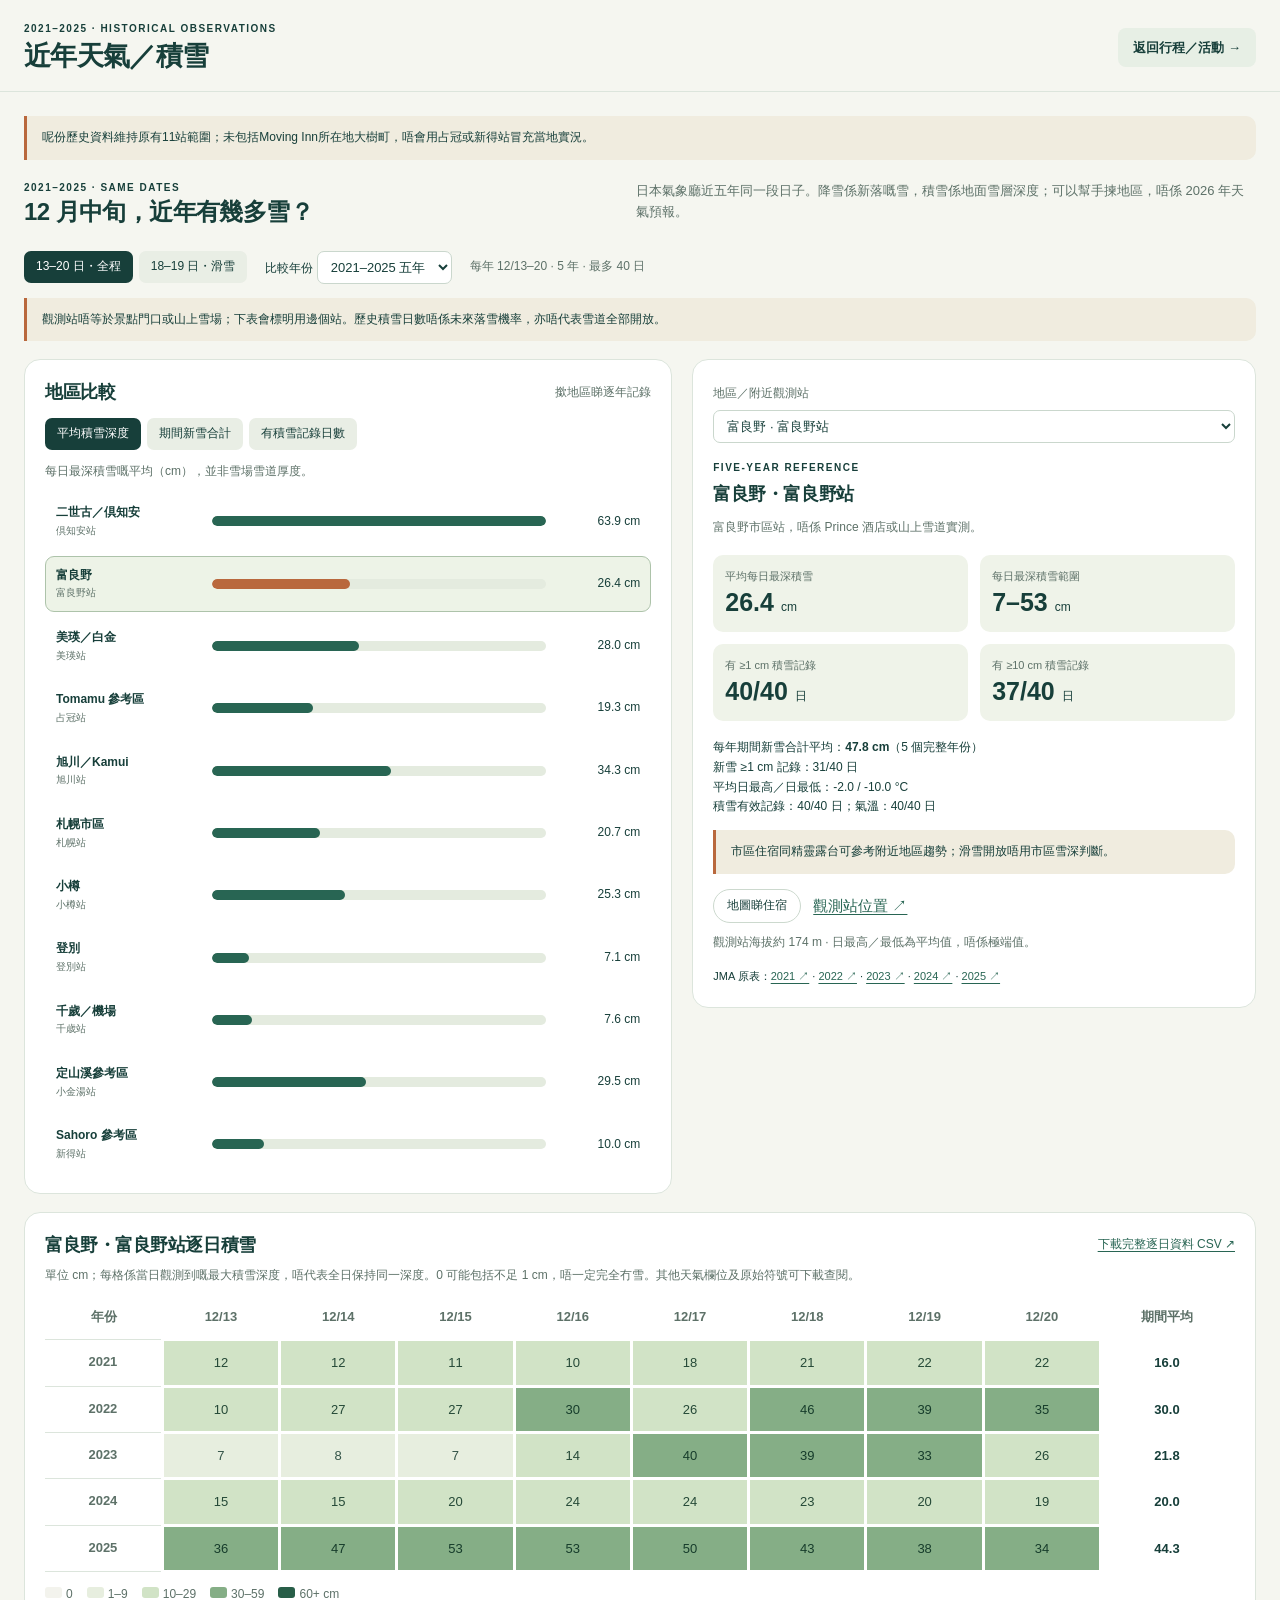
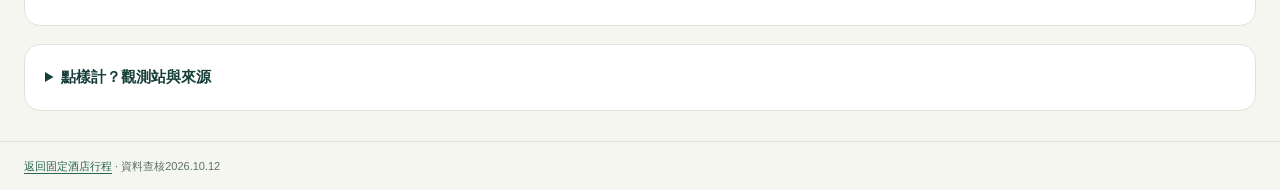
==== climate.html @ d4403113 "Keep Moving Inn and original hotel route; focus on nearby activities, seasonal details and maps" ====
<!doctype html><html lang="zh-Hant-HK"><head><meta charset="utf-8"><meta name="viewport" content="width=device-width,initial-scale=1"><title>近年天氣／積雪｜北海道旅行</title><link rel="stylesheet" href="./assets/style.css?v=snow1"><script defer src="./assets/weather-data.js?v=snow1"></script><script defer src="./assets/weather.js?v=snow1"></script><script defer src="./assets/climate-bridge.js?v=1"></script></head><body><header><div class="wrap"><div class="masthead"><div><div class="eyebrow">2021–2025 · HISTORICAL OBSERVATIONS</div><h1 id="climate-title">近年天氣／積雪</h1></div><a class="btn soft" href="./index.html">返回行程／活動 →</a></div></div></header><main class="wrap"><p class="note" style="margin-bottom:20px">呢份歷史資料維持原有11站範圍；未包括Moving Inn所在地大樹町，唔會用占冠或新得站冒充當地實況。</p><section id="panel-snow" class="tabpanel" role="tabpanel" aria-labelledby="climate-title">
<div class="section-title"><div><div class="eyebrow">2021–2025 · SAME DATES</div><h2>12 月中旬，近年有幾多雪？</h2></div><p>日本氣象廳近五年同一段日子。降雪係新落嘅雪，積雪係地面雪層深度；可以幫手揀地區，唔係 2026 年天氣預報。</p></div>
<div class="weather-controls"><div class="subtabs" aria-label="比較日期"><button data-snow-period="trip" aria-pressed="true">13–20 日・全程</button><button data-snow-period="ski" aria-pressed="false">18–19 日・滑雪</button></div><label>比較年份 <select id="snow-year"><option value="all">2021–2025 五年</option><option value="2025">2025</option><option value="2024">2024</option><option value="2023">2023</option><option value="2022">2022</option><option value="2021">2021</option></select></label><span class="small muted" id="snow-sample"></span></div>
<p class="note" style="margin-bottom:18px">觀測站唔等於景點門口或山上雪場；下表會標明用邊個站。歷史積雪日數唔係未來落雪機率，亦唔代表雪道全部開放。</p>
<div class="weather-layout"><div class="card"><div class="row spread" style="margin-bottom:13px"><h3>地區比較</h3><span class="small muted">撳地區睇逐年記錄</span></div><div class="subtabs weather-metrics" aria-label="比較項目"><button data-snow-metric="depth" aria-pressed="true">平均積雪深度</button><button data-snow-metric="snowfall" aria-pressed="false">期間新雪合計</button><button data-snow-metric="covered" aria-pressed="false">有積雪記錄日數</button></div><p id="snow-chart-caption" class="small muted" style="margin:12px 0"></p><div id="snow-bars" class="snow-bars"></div></div><aside class="card weather-detail"><label for="snow-station" class="small muted">地區／附近觀測站</label><select id="snow-station"></select><div id="snow-detail" aria-live="polite"></div></aside></div>
<div class="card" style="margin-top:18px"><div class="row spread"><h3 id="snow-daily-title">逐日積雪記錄</h3><a href="./assets/snow-history.csv" download="hokkaido-snow-2021-2025.csv" class="small">下載完整逐日資料 CSV ↗</a></div><p class="small muted" style="margin:9px 0">單位 cm；每格係當日觀測到嘅最大積雪深度，唔代表全日保持同一深度。0 可能包括不足 1 cm，唔一定完全冇雪。其他天氣欄位及原始符號可下載查閱。</p><div class="table-scroll" id="snow-daily"></div><div class="snow-key small muted"><span><i class="snow-swatch snow-0"></i>0</span><span><i class="snow-swatch snow-1"></i>1–9</span><span><i class="snow-swatch snow-2"></i>10–29</span><span><i class="snow-swatch snow-3"></i>30–59</span><span><i class="snow-swatch snow-4"></i>60+ cm</span></div></div>
<details class="card weather-method" style="margin-top:18px"><summary>點樣計？觀測站與來源</summary><p>逐年取 12 月 13–20 日（八日），或 18–19 日（兩日）。五年合計最多 40／10 個觀測日。每日最深積雪 ≥1 cm 列作「有積雪記錄」；≥10 cm 另列日數供雪景參考，唔係滑雪開放門檻。</p><p>平均積雪深度係每日最深積雪嘅平均；新雪合計先按每年選定期間加總，再取完整年份平均。氣溫顯示日最高／日最低嘅平均，唔係期間極端值。年份間會有落差，亦唔將歷史比例當成 2026 年預報。</p><p>JMA「--」無現象按 0；空白、未觀測、缺測及附品質符號嘅值排除，唔補成零。有效日數同完整降雪年份會分開列出；小金湯冇氣溫值。CSV 保留原始欄位及每月來源連結。</p><p>資料查核：2026.10.12。本站係自行整理嘅歷史摘要，日後氣象廳更正資料未必同步。底圖上酒店位置並非呢啲觀測站位置。</p><div id="snow-method-sources"></div></details>
</section>
<dialog id="detail"></dialog></main><footer class="footer"><div class="wrap"><a href="./index.html">返回固定酒店行程</a> · 資料查核2026.10.12</div></footer></body></html>
---- assets/style.css ----
:root{--ink:#173f3a;--muted:#5d7168;--paper:#f5f6f0;--white:#fff;--line:#dce5dc;--green:#286553;--pale:#e7efe5;--orange:#b9683d;--gold:#eee2bd;--radius:16px}*{box-sizing:border-box}body{margin:0;color:var(--ink);background:var(--paper);font:15px/1.65 -apple-system,BlinkMacSystemFont,"Noto Sans TC","PingFang HK","Microsoft JhengHei",sans-serif}button,input,select{font:inherit;color:inherit}button,a{touch-action:manipulation}button{cursor:pointer}button:disabled{cursor:default;opacity:.5}a{color:var(--green);text-underline-offset:3px}a:hover{color:var(--orange)}button,input,select,a{outline-offset:4px}h1,h2,h3,p{margin:0}h1,h2,h3{line-height:1.35;letter-spacing:-.025em}h1{font-size:27px}h2{font-size:24px}h3{font-size:18px}p+p{margin-top:10px}.wrap{width:min(1350px,calc(100% - 48px));margin:auto}.muted{color:var(--muted)}.small{font-size:12px}.eyebrow{font-size:10px;font-weight:750;letter-spacing:.15em}.badge{display:inline-block;padding:3px 9px;border-radius:30px;background:var(--pale);color:var(--green);font-size:11px}.badge.orange{background:#f8e8dd;color:#87482d}.tagrow{display:flex;flex-wrap:wrap;gap:6px}.btn{border:0;border-radius:8px;background:var(--ink);color:white;padding:9px 15px;font-size:13px;font-weight:650;text-decoration:none;display:inline-flex;align-items:center;gap:7px}.btn:hover{background:var(--green);color:white}.btn.soft{background:var(--pale);color:var(--ink)}.chip{border:1px solid #ccd9ce;background:white;color:var(--ink);padding:6px 13px;border-radius:25px;font-size:12px;white-space:nowrap}.chip[aria-pressed=true],.chip[aria-selected=true]{background:var(--ink);border-color:var(--ink);color:white}.note{background:#f0ecdf;border-left:3px solid var(--orange);border-radius:0 10px 10px 0;padding:12px 15px;font-size:12px}.row{display:flex;align-items:center;gap:12px;flex-wrap:wrap}.spread{justify-content:space-between}.toolbar{display:flex;align-items:center;justify-content:space-between;gap:14px}.card{border:1px solid var(--line);background:white;border-radius:var(--radius);padding:20px}.section-title{display:flex;justify-content:space-between;gap:25px;align-items:start;margin-bottom:22px}.section-title p{max-width:620px;font-size:13px;color:var(--muted)}
header{border-bottom:1px solid var(--line);background:var(--paper)}.masthead{padding:21px 0 17px;display:flex;justify-content:space-between;gap:20px;align-items:center}.brandline{display:flex;gap:12px;align-items:center}.brand-mark{width:40px;height:40px;border-radius:50%;background:var(--ink);color:var(--gold);display:grid;place-items:center;font-size:25px}.trip-meta{text-align:right;font-size:12px;color:var(--muted)}.trip-meta strong{color:var(--ink);font-size:14px;display:block}.main-tabs{display:flex;gap:28px;overflow:auto;white-space:nowrap}.main-tabs button{border:0;border-bottom:3px solid transparent;padding:12px 0;background:transparent;color:var(--muted);font-size:13px}.main-tabs button[aria-selected=true]{border-color:var(--green);font-weight:750;color:var(--ink)}main{padding:24px 0 30px}.tabpanel[hidden]{display:none!important}.region-tabs{display:flex;gap:7px;overflow:auto;padding-bottom:9px;margin-bottom:15px}.region-tabs button{flex-shrink:0}.region-heading{display:flex;align-items:start;justify-content:space-between;gap:25px;margin-bottom:17px}.region-heading p{font-size:13px;color:var(--muted);max-width:730px;margin-top:5px}.region-count{white-space:nowrap;font-size:12px;padding-top:7px}.map-layout{display:grid;grid-template-columns:minmax(0,1.3fr) minmax(340px,1fr);gap:20px;align-items:start}.map-column{min-width:0}.map-shell{position:relative;border-radius:var(--radius);overflow:hidden;border:1px solid #c9d6c8;background:#e9eee3;height:clamp(430px,65vh,650px)}#map{height:100%;width:100%;z-index:1}.map-placeholder{position:absolute;inset:0;display:grid;place-content:center;text-align:center;padding:25px;z-index:0;color:var(--muted);font-size:13px}.map-legend{display:flex;align-items:center;gap:14px;flex-wrap:wrap;font-size:11px;margin:10px 0}.dot{display:inline-block;width:8px;height:8px;border-radius:50%;margin-right:4px}.dot.stay{background:var(--orange)}.dot.ski{background:var(--green)}.dot.spot{background:#7e789b}.dot.airport{background:#475a69}.map-controls{display:flex;justify-content:space-between;align-items:center;gap:12px;margin:12px 0;font-size:12px}.map-controls label{display:flex;align-items:center;gap:6px}.map-controls input{accent-color:var(--green)}.map-status{font-size:11px;min-height:18px;color:var(--muted)}.sidebar{min-width:0}.list-toolbar{display:flex;justify-content:space-between;gap:8px;margin-bottom:12px}.subtabs{display:flex;gap:6px}.subtabs button{border:0;background:#e9eee5;padding:6px 12px;border-radius:7px;font-size:12px}.subtabs button[aria-pressed=true]{background:var(--ink);color:white}.search{margin-bottom:12px;width:100%;border:1px solid #cad7cd;border-radius:9px;padding:9px 12px;background:white;font-size:13px}.item-list{display:grid;gap:12px}.item-card{border:1px solid var(--line);background:white;padding:16px 17px;border-radius:13px;transition:border-color .15s}.item-card.selected{border:2px solid var(--green);padding:15px 16px;background:#f5f8f1}.item-card .overline{display:flex;justify-content:space-between;gap:10px;font-size:11px;color:var(--muted);margin-bottom:7px}.item-card h3{font-size:17px;margin-bottom:5px}.item-card p{font-size:12px;color:var(--muted);margin:7px 0 11px}.item-actions{display:flex;justify-content:space-between;align-items:center;gap:10px;font-size:12px}.item-actions .chip{padding:5px 10px}.price{font-weight:750;color:var(--ink);font-size:13px}.pagination{display:flex;justify-content:space-between;align-items:center;margin-top:13px;font-size:12px}.pagination .row{gap:6px}.empty{padding:25px;text-align:center;color:var(--muted);font-size:13px}.pin-icon{background:transparent;border:0}.pin{width:30px;height:30px;border:2px solid white;box-shadow:0 2px 6px #183a3933;border-radius:50%;display:flex;align-items:center;justify-content:center;font-size:11px;font-weight:700;color:white;background:var(--orange)}.pin.ski{background:var(--green)}.pin.spot{background:#7e789b}.pin.airport{background:#475a69}.pin.selected{outline:3px solid #e8cb8f}.leaflet-popup-content{font:13px/1.6 -apple-system,BlinkMacSystemFont,"Microsoft JhengHei",sans-serif;color:var(--ink);max-width:245px}.leaflet-popup-content strong{font-size:15px}.leaflet-popup-content a{color:var(--green)}.leaflet-control-attribution{font-size:10px!important}.leaflet-tooltip{font-size:11px!important}.popup-note{font-size:11px;color:var(--muted);margin-top:5px}.popup-btn{background:var(--pale);border:0;padding:5px 9px;border-radius:5px;font-size:12px;margin-top:8px;color:var(--ink)}
.route-selector{display:grid;grid-template-columns:repeat(3,1fr);gap:12px;margin-bottom:20px}.route-choice{border:1px solid var(--line);border-radius:12px;background:white;padding:18px;text-align:left}.route-choice[aria-pressed=true]{border:2px solid var(--green);background:var(--pale);padding:17px}.route-choice strong{display:block;font-size:18px;margin:4px 0 7px}.route-choice span{display:block;font-size:12px;color:var(--muted)}.route-two{display:grid;grid-template-columns:1.5fr 1fr;gap:24px}.day-list{display:grid;gap:0}.day{display:grid;grid-template-columns:60px 1fr;gap:16px;padding:15px 0;border-bottom:1px solid var(--line)}.day:first-child{padding-top:0}.day-date{font-size:20px;font-weight:750;line-height:1.4}.day-date span{display:block;font-size:11px;color:var(--muted);font-weight:400}.day h3{font-size:16px;margin-bottom:5px}.day p{font-size:12px;color:var(--muted)}.day .stay-line{font-size:12px;color:var(--green);margin-top:7px}.route-summary{background:var(--ink);color:white;border-radius:var(--radius);padding:25px;position:sticky;top:20px}.route-summary p,.route-summary li{font-size:13px;color:#ccddcf}.route-summary ul{padding-left:18px}.route-summary h3{font-size:22px;margin:8px 0 14px}.route-summary .badge{background:#355a49;color:#e7eedc}.route-summary .btn{background:var(--gold);color:var(--ink);margin-top:15px}.route-summary .note{background:#24483c;color:#d6e3d5;margin-top:18px;font-size:12px}.route-compare{margin-top:20px;border:1px solid var(--line);background:white;border-radius:12px;padding:17px}.table-scroll{overflow:auto}table{width:100%;border-collapse:collapse;font-size:13px}th,td{text-align:left;padding:10px;border-bottom:1px solid var(--line);vertical-align:top}th{font-size:11px;color:var(--muted);font-weight:650}.budget-grid{display:grid;grid-template-columns:1.25fr 1fr;gap:25px}.budget-controls{margin-bottom:17px;display:flex;gap:12px;align-items:center;flex-wrap:wrap}.budget-controls select,.field input{border:1px solid #c5d3c6;background:white;border-radius:7px;padding:8px 10px;font-size:13px;width:100%}.budget-controls select{width:auto;max-width:100%}.budget-controls label{font-size:13px}.budget-controls input{accent-color:var(--green)}.night-input{width:110px;border:1px solid #c8d5ca;border-radius:6px;padding:6px 8px;background:white;font-size:13px}.fields{display:grid;grid-template-columns:1fr 1fr;gap:14px;margin:20px 0}.field label{display:block;margin-bottom:5px;font-size:12px}.budget-result{padding:26px;background:var(--ink);color:white;border-radius:var(--radius);align-self:start;position:sticky;top:20px}.budget-result .value{font-size:32px;font-weight:750;line-height:1.3;margin:8px 0 0}.budget-result .conversion{font-size:20px;color:#e7d8a8;margin:0 0 20px}.budget-result p{font-size:12px;color:#c5d9c9}.budget-result hr{border:0;border-top:1px solid #4d6958;margin:20px 0}.info-tabs{display:flex;gap:8px;flex-wrap:wrap;margin-bottom:20px}.info-tabs button[aria-selected=true]{background:var(--ink);color:white}.event-grid,.notes-grid{display:grid;grid-template-columns:1fr 1fr;gap:15px}.event h3{font-size:17px;margin:10px 0 7px}.event p{font-size:13px;color:var(--muted);margin:10px 0}.event .date{font-size:12px;color:var(--green)}.notes-grid ul{padding-left:20px;font-size:13px;margin-bottom:0}.sources{padding-left:20px;columns:2;column-gap:35px;font-size:12px}.sources li{margin-bottom:9px;break-inside:avoid;overflow-wrap:anywhere}.footer{border-top:1px solid var(--line);padding:15px 0;font-size:11px;color:var(--muted)}.footer .row{justify-content:space-between}dialog{border:1px solid var(--line);border-radius:18px;max-width:620px;width:calc(100% - 32px);padding:26px;color:var(--ink);max-height:85vh;overflow:auto}dialog::backdrop{background:#15382e88}.dialog-top{display:flex;justify-content:space-between;align-items:start;gap:18px;margin-bottom:15px}.dialog-close{border:0;border-radius:50%;background:var(--pale);width:31px;height:31px;flex-shrink:0;font-size:20px}.dialog-body p{font-size:14px;margin:12px 0}.dialog-body ul{font-size:13px;padding-left:19px}.dialog-price{background:var(--pale);border-radius:10px;padding:14px;margin:16px 0}.dialog-links{display:flex;gap:14px;flex-wrap:wrap;font-size:13px}.dialog-source{font-size:11px!important;color:var(--muted);margin-top:20px!important}[hidden]{display:none!important}
@media(max-width:950px){.wrap{width:calc(100% - 32px)}.map-layout{grid-template-columns:1.1fr 1fr;gap:15px}.map-shell{height:540px}.map-legend{gap:10px}.route-selector{gap:8px}.route-choice{padding:14px}.route-choice[aria-pressed=true]{padding:13px}.route-choice strong{font-size:16px}.trip-meta{max-width:220px}.budget-grid{grid-template-columns:1.2fr 1fr}}
@media(max-width:700px){h1{font-size:22px}.masthead{padding:16px 0 12px;align-items:start;gap:12px}.brand-mark{width:32px;height:32px;font-size:20px}.brandline{gap:8px}.trip-meta{font-size:10px;max-width:128px}.trip-meta strong{font-size:11px}.main-tabs{gap:23px}.main-tabs button{font-size:12px;padding:10px 0}main{padding-top:18px}.region-tabs{margin-bottom:11px}.region-heading{gap:10px}.region-heading h2{font-size:21px}.region-heading p{font-size:12px}.region-count{font-size:10px}.map-layout,.route-two,.budget-grid{grid-template-columns:1fr}.map-shell{height:320px}.map-controls{margin:9px 0}.map-legend{margin-bottom:4px}.map-status{font-size:10px}.item-list{gap:9px}.item-card{padding:14px}.item-card.selected{padding:13px}.item-card h3{font-size:16px}.item-card p{margin:6px 0 9px}.sidebar{margin-top:3px}.search{padding:8px 10px}.section-title{display:block}.section-title p{margin-top:9px}.route-selector{grid-template-columns:1fr}.route-choice{padding:13px 16px}.route-choice[aria-pressed=true]{padding:12px 15px}.route-choice strong{font-size:17px;display:inline-block;margin:0 12px 0 0}.route-choice span{display:inline}.route-summary{position:static;order:-1}.route-summary h3{font-size:20px}.day{grid-template-columns:54px 1fr;gap:12px}.budget-result{position:static}.night-input{width:95px}.fields{gap:12px}.sources{columns:1}.event-grid,.notes-grid{grid-template-columns:1fr}.footer .row{align-items:start}.footer .row>span:first-child{max-width:70%}.route-summary ul{margin:10px 0}.note{font-size:11px}.eyebrow{font-size:9px}}
@media(prefers-reduced-motion:reduce){*{scroll-behavior:auto!important;transition:none!important}}
@media print{header,.footer,.region-tabs,.search,.map-controls,.map-legend,.pagination,.item-actions,.route-selector,.budget-controls,.fields,.btn,.info-tabs{display:none!important}main{padding:0}.wrap{width:100%}.tabpanel{display:block!important;break-after:page}.tabpanel[hidden]{display:none!important}.map-layout{grid-template-columns:1fr 1fr}.map-shell{height:350px}.route-two,.budget-grid{grid-template-columns:1.4fr 1fr}.route-summary,.budget-result{position:static;background:#e8eee3;color:var(--ink)}.route-summary p,.route-summary li,.budget-result p{color:var(--ink)}.day,.item-card,.card{break-inside:avoid}.budget-result .conversion{color:var(--ink)}.night-input{border:0;background:transparent}}

.map-controls{flex-wrap:wrap}.map-controls select{max-width:100%;border:1px solid #cad7cd;border-radius:7px;padding:5px 8px;background:white;font-size:12px}.item-actions>.row{flex-wrap:nowrap}.leaflet-container a:focus-visible{outline:2px solid var(--orange)}

/* Same-date historical weather reference */
.region-weather{display:flex;justify-content:space-between;align-items:center;gap:14px;margin-bottom:16px;background:#e7eee2;border-radius:10px;padding:11px 14px;font-size:12px}.region-weather .chip{flex-shrink:0}.weather-controls{display:flex;align-items:center;gap:18px;flex-wrap:wrap;margin-bottom:14px}.weather-controls label{font-size:12px}.weather-controls select,.weather-detail>select{border:1px solid #cad7cd;background:white;border-radius:7px;padding:7px 9px;font-size:13px}.weather-detail>select{width:100%;margin-top:5px}.weather-layout{display:grid;grid-template-columns:1.15fr 1fr;gap:20px;align-items:start}.weather-metrics{flex-wrap:wrap}.snow-bars{display:grid;gap:6px}.snow-bar{width:100%;display:grid;grid-template-columns:145px 1fr 83px;align-items:center;gap:11px;text-align:left;padding:9px 10px;border:1px solid transparent;border-radius:9px;background:transparent}.snow-bar.selected{background:#edf3e7;border-color:#adc3aa}.snow-bar:hover{background:#f3f6ee}.snow-bar-name{font-size:12px;font-weight:650}.snow-bar-name small{display:block;font-size:10px;font-weight:400;color:var(--muted)}.snow-bar-track{height:10px;border-radius:5px;overflow:hidden;background:#e4ebdf}.snow-bar-track i{display:block;height:100%;background:var(--green);border-radius:5px}.snow-bar.selected .snow-bar-track i{background:var(--orange)}.snow-bar-value{font-size:12px;text-align:right;font-variant-numeric:tabular-nums}.snow-stat-grid{display:grid;grid-template-columns:1fr 1fr;gap:12px;margin:17px 0}.snow-stat-grid>div{border-radius:10px;background:#eff3e9;padding:12px}.snow-stat-grid span{display:block;font-size:11px;color:var(--muted)}.snow-stat-grid strong{display:block;font-size:25px;line-height:1.4}.snow-stat-grid small{font-size:12px;font-weight:400}.snow-source-links{font-size:11px;line-height:2;margin-top:12px}.snow-daily-table th,.snow-daily-table td{text-align:center;padding:11px 8px;min-width:60px;font-size:13px}.snow-daily-table td{border:3px solid white;font-variant-numeric:tabular-nums}.snow-0{background:#f3f3ed;color:#66736c}.snow-1{background:#e7eedf;color:#345448}.snow-2{background:#d1e3c6;color:#254937}.snow-3{background:#85ae86;color:#163c2b}.snow-4{background:#285e48;color:white}.snow-missing{background:#f3e7dd;color:#875834}.snow-key{display:flex;gap:14px;flex-wrap:wrap;margin-top:12px}.snow-swatch{display:inline-block;height:11px;width:17px;border-radius:3px;margin-right:4px}.weather-method p{font-size:13px;color:var(--muted);margin-top:12px}.weather-method summary{font-weight:650;cursor:pointer}.snow-method-list{font-size:12px;padding-left:19px;columns:2;column-gap:30px}.snow-method-list li{break-inside:avoid;margin-top:14px}.weather-adjunct{background:#eef3e8;padding:15px;border-radius:11px;margin:16px 0}.weather-adjunct strong{font-size:13px}.weather-adjunct p{font-size:12px;margin:7px 0 10px}.weather-adjunct .chip{font-size:12px}
@media(max-width:950px){.snow-bar{grid-template-columns:120px 1fr 72px;gap:7px;padding:8px 5px}.weather-layout{gap:15px}.snow-stat-grid strong{font-size:22px}}
@media(max-width:700px){.region-weather{display:block;font-size:11px}.region-weather .chip{margin-top:8px}.weather-layout{grid-template-columns:1fr}.weather-controls{gap:10px}.weather-controls .subtabs{width:100%}.weather-metrics button{padding:6px 9px;font-size:11px}.snow-bar{grid-template-columns:118px 1fr 72px}.snow-method-list{columns:1}.snow-stat-grid strong{font-size:25px}.snow-daily-table th,.snow-daily-table td{padding:9px 5px;min-width:50px;font-size:12px}}
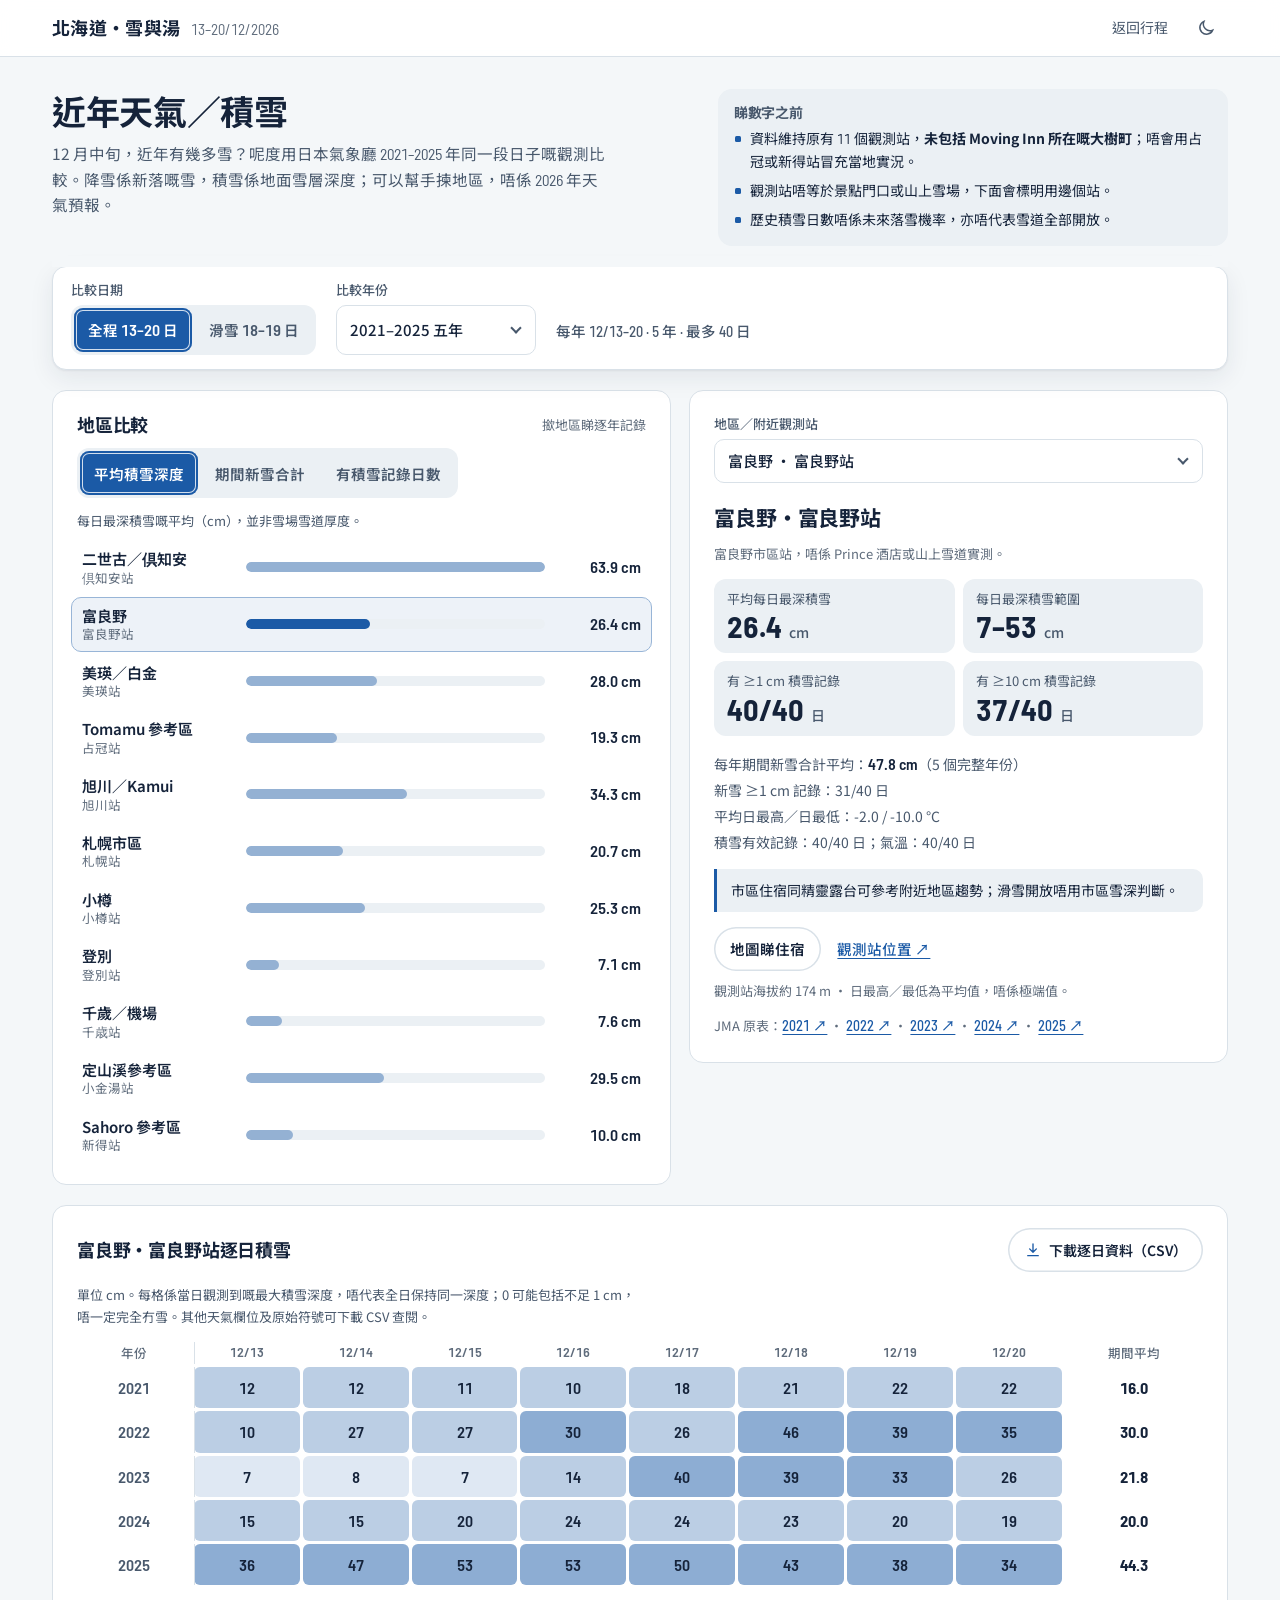
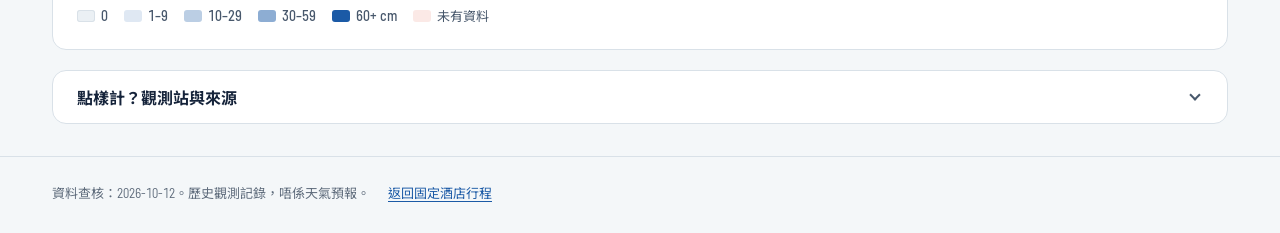
==== commit eb6dcf58: "Rebuild the site: phone at-a-glance views, desktop dashboard, Google Maps buttons - New design syste" ====
--- a/climate.html
+++ b/climate.html
@@ -1,9 +1,156 @@
-<!doctype html><html lang="zh-Hant-HK"><head><meta charset="utf-8"><meta name="viewport" content="width=device-width,initial-scale=1"><title>近年天氣／積雪｜北海道旅行</title><link rel="stylesheet" href="./assets/style.css?v=snow1"><script defer src="./assets/weather-data.js?v=snow1"></script><script defer src="./assets/weather.js?v=snow1"></script><script defer src="./assets/climate-bridge.js?v=1"></script></head><body><header><div class="wrap"><div class="masthead"><div><div class="eyebrow">2021–2025 · HISTORICAL OBSERVATIONS</div><h1 id="climate-title">近年天氣／積雪</h1></div><a class="btn soft" href="./index.html">返回行程／活動 →</a></div></div></header><main class="wrap"><p class="note" style="margin-bottom:20px">呢份歷史資料維持原有11站範圍；未包括Moving Inn所在地大樹町，唔會用占冠或新得站冒充當地實況。</p><section id="panel-snow" class="tabpanel" role="tabpanel" aria-labelledby="climate-title">
-<div class="section-title"><div><div class="eyebrow">2021–2025 · SAME DATES</div><h2>12 月中旬，近年有幾多雪？</h2></div><p>日本氣象廳近五年同一段日子。降雪係新落嘅雪，積雪係地面雪層深度；可以幫手揀地區，唔係 2026 年天氣預報。</p></div>
-<div class="weather-controls"><div class="subtabs" aria-label="比較日期"><button data-snow-period="trip" aria-pressed="true">13–20 日・全程</button><button data-snow-period="ski" aria-pressed="false">18–19 日・滑雪</button></div><label>比較年份 <select id="snow-year"><option value="all">2021–2025 五年</option><option value="2025">2025</option><option value="2024">2024</option><option value="2023">2023</option><option value="2022">2022</option><option value="2021">2021</option></select></label><span class="small muted" id="snow-sample"></span></div>
-<p class="note" style="margin-bottom:18px">觀測站唔等於景點門口或山上雪場；下表會標明用邊個站。歷史積雪日數唔係未來落雪機率，亦唔代表雪道全部開放。</p>
-<div class="weather-layout"><div class="card"><div class="row spread" style="margin-bottom:13px"><h3>地區比較</h3><span class="small muted">撳地區睇逐年記錄</span></div><div class="subtabs weather-metrics" aria-label="比較項目"><button data-snow-metric="depth" aria-pressed="true">平均積雪深度</button><button data-snow-metric="snowfall" aria-pressed="false">期間新雪合計</button><button data-snow-metric="covered" aria-pressed="false">有積雪記錄日數</button></div><p id="snow-chart-caption" class="small muted" style="margin:12px 0"></p><div id="snow-bars" class="snow-bars"></div></div><aside class="card weather-detail"><label for="snow-station" class="small muted">地區／附近觀測站</label><select id="snow-station"></select><div id="snow-detail" aria-live="polite"></div></aside></div>
-<div class="card" style="margin-top:18px"><div class="row spread"><h3 id="snow-daily-title">逐日積雪記錄</h3><a href="./assets/snow-history.csv" download="hokkaido-snow-2021-2025.csv" class="small">下載完整逐日資料 CSV ↗</a></div><p class="small muted" style="margin:9px 0">單位 cm；每格係當日觀測到嘅最大積雪深度，唔代表全日保持同一深度。0 可能包括不足 1 cm，唔一定完全冇雪。其他天氣欄位及原始符號可下載查閱。</p><div class="table-scroll" id="snow-daily"></div><div class="snow-key small muted"><span><i class="snow-swatch snow-0"></i>0</span><span><i class="snow-swatch snow-1"></i>1–9</span><span><i class="snow-swatch snow-2"></i>10–29</span><span><i class="snow-swatch snow-3"></i>30–59</span><span><i class="snow-swatch snow-4"></i>60+ cm</span></div></div>
-<details class="card weather-method" style="margin-top:18px"><summary>點樣計？觀測站與來源</summary><p>逐年取 12 月 13–20 日（八日），或 18–19 日（兩日）。五年合計最多 40／10 個觀測日。每日最深積雪 ≥1 cm 列作「有積雪記錄」；≥10 cm 另列日數供雪景參考，唔係滑雪開放門檻。</p><p>平均積雪深度係每日最深積雪嘅平均；新雪合計先按每年選定期間加總，再取完整年份平均。氣溫顯示日最高／日最低嘅平均，唔係期間極端值。年份間會有落差，亦唔將歷史比例當成 2026 年預報。</p><p>JMA「--」無現象按 0；空白、未觀測、缺測及附品質符號嘅值排除，唔補成零。有效日數同完整降雪年份會分開列出；小金湯冇氣溫值。CSV 保留原始欄位及每月來源連結。</p><p>資料查核：2026.10.12。本站係自行整理嘅歷史摘要，日後氣象廳更正資料未必同步。底圖上酒店位置並非呢啲觀測站位置。</p><div id="snow-method-sources"></div></details>
-</section>
-<dialog id="detail"></dialog></main><footer class="footer"><div class="wrap"><a href="./index.html">返回固定酒店行程</a> · 資料查核2026.10.12</div></footer></body></html>+<!doctype html>
+<html lang="zh-Hant-HK">
+<head>
+<meta charset="utf-8">
+<meta name="viewport" content="width=device-width,initial-scale=1,viewport-fit=cover">
+<meta name="theme-color" content="#1b5aa6">
+<title>近年天氣／積雪｜北海道・雪與湯</title>
+<meta name="description" content="日本氣象廳 2021–2025 年 12 月 13–20 日 11 個北海道觀測站嘅積雪、降雪及氣溫記錄，用嚟比較地區，唔係天氣預報。">
+<link rel="icon" href="data:,">
+<script>
+  try { var t = localStorage.getItem('d3jp26.theme'); if (t === 'light' || t === 'dark') document.documentElement.dataset.theme = t; } catch (e) {}
+</script>
+<link rel="preconnect" href="https://fonts.googleapis.com">
+<link rel="preconnect" href="https://fonts.gstatic.com" crossorigin>
+<link rel="stylesheet" href="https://fonts.googleapis.com/css2?family=Barlow+Semi+Condensed:wght@500;600;700&family=Noto+Sans+TC:wght@400;500;700&display=swap">
+<link rel="stylesheet" href="./assets/theme.css?v=4">
+<link rel="stylesheet" href="./assets/style.css?v=snow2">
+<script defer src="./assets/weather-data.js?v=snow1"></script>
+<script defer src="./assets/weather.js?v=snow1"></script>
+<script defer src="./assets/climate-bridge.js?v=1"></script>
+</head>
+<body>
+<a class="skip-link" href="#main">跳到內容</a>
+<header class="topbar">
+  <div class="topbar-inner">
+    <a class="brand" href="./index.html#/today"><strong>北海道・雪與湯</strong><span>13–20/12/2026</span></a>
+    <div class="topbar-tools">
+      <a class="text-link" href="./index.html#/days">返回行程</a>
+      <button class="icon-btn" id="theme-toggle" type="button" aria-label="切換深淺色">
+        <svg viewBox="0 0 24 24" fill="none" stroke="currentColor" stroke-width="1.8" stroke-linecap="round" aria-hidden="true"><path d="M20 14.5A8 8 0 0 1 9.5 4a8 8 0 1 0 10.5 10.5Z"/></svg>
+      </button>
+    </div>
+  </div>
+</header>
+
+<main id="main" class="page" tabindex="-1">
+  <div class="intro">
+    <div class="page-head">
+      <h1 id="climate-title">近年天氣／積雪</h1>
+      <p class="lede">12 月中旬，近年有幾多雪？呢度用日本氣象廳 <span class="num">2021–2025</span> 年同一段日子嘅觀測比較。降雪係新落嘅雪，積雪係地面雪層深度；可以幫手揀地區，唔係 <span class="num">2026</span> 年天氣預報。</p>
+    </div>
+    <aside class="notice" aria-labelledby="notice-title">
+      <h2 id="notice-title">睇數字之前</h2>
+      <ul>
+        <li>資料維持原有 <span class="num">11</span> 個觀測站，<strong>未包括 Moving Inn 所在嘅大樹町</strong>；唔會用占冠或新得站冒充當地實況。</li>
+        <li>觀測站唔等於景點門口或山上雪場，下面會標明用邊個站。</li>
+        <li>歷史積雪日數唔係未來落雪機率，亦唔代表雪道全部開放。</li>
+      </ul>
+    </aside>
+  </div>
+
+  <section id="panel-snow" class="tabpanel" aria-labelledby="climate-title">
+    <div class="weather-controls">
+      <div class="control">
+        <span class="control-label" id="period-label">比較日期</span>
+        <div class="seg" role="group" aria-labelledby="period-label">
+          <button type="button" data-snow-period="trip" aria-pressed="true">全程 <span class="num">13–20</span> 日</button>
+          <button type="button" data-snow-period="ski" aria-pressed="false">滑雪 <span class="num">18–19</span> 日</button>
+        </div>
+      </div>
+      <label class="control">
+        <span class="control-label">比較年份</span>
+        <span class="select">
+          <select id="snow-year">
+            <option value="all">2021–2025 五年</option>
+            <option value="2025">2025</option>
+            <option value="2024">2024</option>
+            <option value="2023">2023</option>
+            <option value="2022">2022</option>
+            <option value="2021">2021</option>
+          </select>
+        </span>
+      </label>
+      <p class="sample" id="snow-sample"></p>
+    </div>
+
+    <div class="weather-layout">
+      <section class="card compare" aria-labelledby="compare-title">
+        <div class="card-head">
+          <h2 id="compare-title">地區比較</h2>
+          <p class="hint">撳地區睇逐年記錄</p>
+        </div>
+        <div class="seg seg-metric" role="group" aria-label="比較項目">
+          <button type="button" data-snow-metric="depth" aria-pressed="true" aria-label="平均積雪深度">平均積雪<span class="opt">深度</span></button>
+          <button type="button" data-snow-metric="snowfall" aria-pressed="false" aria-label="期間新雪合計"><span class="opt">期間</span>新雪合計</button>
+          <button type="button" data-snow-metric="covered" aria-pressed="false" aria-label="有積雪記錄日數">有積雪<span class="opt">記錄</span>日數</button>
+        </div>
+        <p id="snow-chart-caption" class="caption"></p>
+        <div id="snow-bars" class="snow-bars"></div>
+      </section>
+
+      <aside class="card weather-detail" aria-label="所選地區">
+        <label for="snow-station" class="control-label">地區／附近觀測站</label>
+        <span class="select"><select id="snow-station"></select></span>
+        <div id="snow-detail" aria-live="polite"></div>
+      </aside>
+    </div>
+
+    <section class="card daily" aria-labelledby="snow-daily-title">
+      <div class="card-head">
+        <h2 id="snow-daily-title">逐日積雪記錄</h2>
+        <a class="btn-ghost" href="./assets/snow-history.csv" download="hokkaido-snow-2021-2025.csv">
+          <svg viewBox="0 0 24 24" fill="none" stroke="currentColor" stroke-width="1.8" stroke-linecap="round" stroke-linejoin="round" aria-hidden="true"><path d="M12 4v11M7.5 10.5 12 15l4.5-4.5M5 19.5h14"/></svg>下載逐日資料（CSV）
+        </a>
+      </div>
+      <p class="card-note">單位 cm。每格係當日觀測到嘅最大積雪深度，唔代表全日保持同一深度；0 可能包括不足 1 cm，唔一定完全冇雪。其他天氣欄位及原始符號可下載 CSV 查閱。</p>
+      <div class="table-scroll" id="snow-daily" tabindex="0" role="region" aria-label="逐日積雪表，可左右捲動"></div>
+      <div class="snow-key" aria-label="顏色代表嘅積雪深度（cm）">
+        <span><i class="snow-swatch snow-0"></i><span class="num">0</span></span>
+        <span><i class="snow-swatch snow-1"></i><span class="num">1–9</span></span>
+        <span><i class="snow-swatch snow-2"></i><span class="num">10–29</span></span>
+        <span><i class="snow-swatch snow-3"></i><span class="num">30–59</span></span>
+        <span><i class="snow-swatch snow-4"></i><span class="num">60+ cm</span></span>
+        <span><i class="snow-swatch snow-missing"></i>未有資料</span>
+      </div>
+    </section>
+
+    <details class="card weather-method">
+      <summary>點樣計？觀測站與來源</summary>
+      <div class="method-body">
+        <p>逐年取 12 月 13–20 日（八日），或 18–19 日（兩日）。五年合計最多 40／10 個觀測日。每日最深積雪 ≥1 cm 列作「有積雪記錄」；≥10 cm 另列日數供雪景參考，唔係滑雪開放門檻。</p>
+        <p>平均積雪深度係每日最深積雪嘅平均；新雪合計先按每年選定期間加總，再取完整年份平均。氣溫顯示日最高／日最低嘅平均，唔係期間極端值。年份間會有落差，亦唔將歷史比例當成 2026 年預報。</p>
+        <p>JMA「--」無現象按 0；空白、未觀測、缺測及附品質符號嘅值排除，唔補成零。有效日數同完整降雪年份會分開列出；小金湯冇氣溫值。CSV 保留原始欄位及每月來源連結。</p>
+        <p>資料查核：2026-10-12。本站係自行整理嘅歷史摘要，日後氣象廳更正資料未必同步。主頁地圖上嘅酒店位置並非呢啲觀測站位置。</p>
+        <div id="snow-method-sources"></div>
+      </div>
+    </details>
+  </section>
+
+  <dialog id="detail"></dialog>
+</main>
+
+<footer class="site-foot">
+  <div class="site-foot-inner">
+    <span>資料查核：<span class="num">2026-10-12</span>。歷史觀測記錄，唔係天氣預報。</span>
+    <a href="./index.html#/today">返回固定酒店行程</a>
+  </div>
+</footer>
+
+<script>
+  (function () {
+    var root = document.documentElement, btn = document.getElementById('theme-toggle');
+    function current() {
+      var t = root.dataset.theme;
+      if (t === 'light' || t === 'dark') return t;
+      return window.matchMedia && window.matchMedia('(prefers-color-scheme: dark)').matches ? 'dark' : 'light';
+    }
+    btn.addEventListener('click', function () {
+      var next = current() === 'dark' ? 'light' : 'dark';
+      root.dataset.theme = next;
+      try { localStorage.setItem('d3jp26.theme', next); } catch (e) {}
+    });
+  })();
+</script>
+</body>
+</html>
--- a/assets/theme.css
+++ b/assets/theme.css
@@ -0,0 +1,111 @@
+/* Design tokens: snow-white base, road-sign blue (青看板), hanko vermilion for "想去" stamps. */
+:root {
+  color-scheme: light;
+  --snow: #f4f7f9;
+  --paper: #ffffff;
+  --frost: #ebf0f4;
+  --ice: #d9e1e8;
+  --ink: #15233a;
+  --ink-2: #48586c;
+  --ink-3: #5f6c7c;
+
+  --sign: #1b5aa6;
+  --sign-deep: #154a8a;
+  --sign-ink: #ffffff;
+  --on-fill: #ffffff;
+  --link: #1b5aa6;
+  --stamp: #c4352b;
+  --stamp-soft: #fbe9e6;
+
+  --cat-sight: #1b5aa6;
+  --cat-event: #8d6100;
+  --cat-activity: #276b53;
+  --cat-onsen: #874a80;
+  --cat-food: #ad4a1c;
+  --cat-stop: #56636f;
+  --cat-stay: #15233a;
+
+  --ok: #276b53;
+  --ok-soft: #e3f1ea;
+  --warn: #8d6100;
+  --warn-soft: #f8efd9;
+  --off: #b9c3cd;
+
+  --font-text: "Noto Sans TC", "PingFang HK", "Microsoft JhengHei", system-ui, sans-serif;
+  --font-num: "Barlow Semi Condensed", "Noto Sans TC", "PingFang HK", system-ui, sans-serif;
+
+  --r-sign: 6px;
+  --r-card: 14px;
+  --r-sheet: 22px;
+  --shadow-lift: 0 1px 2px rgba(21, 35, 58, 0.06), 0 8px 24px rgba(21, 35, 58, 0.08);
+  --shadow-sheet: 0 -8px 40px rgba(21, 35, 58, 0.18);
+
+  --gutter: 16px;
+  --topbar-h: 56px;
+  --tabbar-h: 64px;
+  --safe-b: env(safe-area-inset-bottom, 0px);
+}
+
+@media (prefers-color-scheme: dark) {
+  :root:not([data-theme="light"]) {
+    color-scheme: dark;
+    --snow: #0c1420;
+    --paper: #131e2e;
+    --frost: #1a2738;
+    --ice: #263649;
+    --ink: #e7edf3;
+    --ink-2: #aab6c4;
+    --ink-3: #8794a5;
+    --sign: #2463b3;
+    --sign-deep: #1b4f90;
+    --link: #79aef0;
+    --on-fill: #0c1420;
+    --stamp: #f0675a;
+    --stamp-soft: #3a1f21;
+    --cat-sight: #79aef0;
+    --cat-event: #e2b44f;
+    --cat-activity: #6cc4a0;
+    --cat-onsen: #d59bd0;
+    --cat-food: #f0915f;
+    --cat-stop: #a9b5c1;
+    --cat-stay: #e7edf3;
+    --ok: #6cc4a0;
+    --ok-soft: #173229;
+    --warn: #e2b44f;
+    --warn-soft: #33290f;
+    --off: #3a4a5e;
+    --shadow-lift: 0 1px 2px rgba(0, 0, 0, 0.3), 0 8px 24px rgba(0, 0, 0, 0.3);
+    --shadow-sheet: 0 -8px 40px rgba(0, 0, 0, 0.5);
+  }
+}
+
+:root[data-theme="dark"] {
+  color-scheme: dark;
+  --snow: #0c1420;
+  --paper: #131e2e;
+  --frost: #1a2738;
+  --ice: #263649;
+  --ink: #e7edf3;
+  --ink-2: #aab6c4;
+  --ink-3: #8794a5;
+  --sign: #2463b3;
+  --sign-deep: #1b4f90;
+  --link: #79aef0;
+  --on-fill: #0c1420;
+  --stamp: #f0675a;
+  --stamp-soft: #3a1f21;
+  --cat-sight: #79aef0;
+  --cat-event: #e2b44f;
+  --cat-activity: #6cc4a0;
+  --cat-onsen: #d59bd0;
+  --cat-food: #f0915f;
+  --cat-stop: #a9b5c1;
+  --cat-stay: #e7edf3;
+  --ok: #6cc4a0;
+  --ok-soft: #173229;
+  --warn: #e2b44f;
+  --warn-soft: #33290f;
+  --off: #3a4a5e;
+  --shadow-lift: 0 1px 2px rgba(0, 0, 0, 0.3), 0 8px 24px rgba(0, 0, 0, 0.3);
+  --shadow-sheet: 0 -8px 40px rgba(0, 0, 0, 0.5);
+}
--- a/assets/style.css
+++ b/assets/style.css
@@ -1,14 +1,322 @@
-:root{--ink:#173f3a;--muted:#5d7168;--paper:#f5f6f0;--white:#fff;--line:#dce5dc;--green:#286553;--pale:#e7efe5;--orange:#b9683d;--gold:#eee2bd;--radius:16px}*{box-sizing:border-box}body{margin:0;color:var(--ink);background:var(--paper);font:15px/1.65 -apple-system,BlinkMacSystemFont,"Noto Sans TC","PingFang HK","Microsoft JhengHei",sans-serif}button,input,select{font:inherit;color:inherit}button,a{touch-action:manipulation}button{cursor:pointer}button:disabled{cursor:default;opacity:.5}a{color:var(--green);text-underline-offset:3px}a:hover{color:var(--orange)}button,input,select,a{outline-offset:4px}h1,h2,h3,p{margin:0}h1,h2,h3{line-height:1.35;letter-spacing:-.025em}h1{font-size:27px}h2{font-size:24px}h3{font-size:18px}p+p{margin-top:10px}.wrap{width:min(1350px,calc(100% - 48px));margin:auto}.muted{color:var(--muted)}.small{font-size:12px}.eyebrow{font-size:10px;font-weight:750;letter-spacing:.15em}.badge{display:inline-block;padding:3px 9px;border-radius:30px;background:var(--pale);color:var(--green);font-size:11px}.badge.orange{background:#f8e8dd;color:#87482d}.tagrow{display:flex;flex-wrap:wrap;gap:6px}.btn{border:0;border-radius:8px;background:var(--ink);color:white;padding:9px 15px;font-size:13px;font-weight:650;text-decoration:none;display:inline-flex;align-items:center;gap:7px}.btn:hover{background:var(--green);color:white}.btn.soft{background:var(--pale);color:var(--ink)}.chip{border:1px solid #ccd9ce;background:white;color:var(--ink);padding:6px 13px;border-radius:25px;font-size:12px;white-space:nowrap}.chip[aria-pressed=true],.chip[aria-selected=true]{background:var(--ink);border-color:var(--ink);color:white}.note{background:#f0ecdf;border-left:3px solid var(--orange);border-radius:0 10px 10px 0;padding:12px 15px;font-size:12px}.row{display:flex;align-items:center;gap:12px;flex-wrap:wrap}.spread{justify-content:space-between}.toolbar{display:flex;align-items:center;justify-content:space-between;gap:14px}.card{border:1px solid var(--line);background:white;border-radius:var(--radius);padding:20px}.section-title{display:flex;justify-content:space-between;gap:25px;align-items:start;margin-bottom:22px}.section-title p{max-width:620px;font-size:13px;color:var(--muted)}
-header{border-bottom:1px solid var(--line);background:var(--paper)}.masthead{padding:21px 0 17px;display:flex;justify-content:space-between;gap:20px;align-items:center}.brandline{display:flex;gap:12px;align-items:center}.brand-mark{width:40px;height:40px;border-radius:50%;background:var(--ink);color:var(--gold);display:grid;place-items:center;font-size:25px}.trip-meta{text-align:right;font-size:12px;color:var(--muted)}.trip-meta strong{color:var(--ink);font-size:14px;display:block}.main-tabs{display:flex;gap:28px;overflow:auto;white-space:nowrap}.main-tabs button{border:0;border-bottom:3px solid transparent;padding:12px 0;background:transparent;color:var(--muted);font-size:13px}.main-tabs button[aria-selected=true]{border-color:var(--green);font-weight:750;color:var(--ink)}main{padding:24px 0 30px}.tabpanel[hidden]{display:none!important}.region-tabs{display:flex;gap:7px;overflow:auto;padding-bottom:9px;margin-bottom:15px}.region-tabs button{flex-shrink:0}.region-heading{display:flex;align-items:start;justify-content:space-between;gap:25px;margin-bottom:17px}.region-heading p{font-size:13px;color:var(--muted);max-width:730px;margin-top:5px}.region-count{white-space:nowrap;font-size:12px;padding-top:7px}.map-layout{display:grid;grid-template-columns:minmax(0,1.3fr) minmax(340px,1fr);gap:20px;align-items:start}.map-column{min-width:0}.map-shell{position:relative;border-radius:var(--radius);overflow:hidden;border:1px solid #c9d6c8;background:#e9eee3;height:clamp(430px,65vh,650px)}#map{height:100%;width:100%;z-index:1}.map-placeholder{position:absolute;inset:0;display:grid;place-content:center;text-align:center;padding:25px;z-index:0;color:var(--muted);font-size:13px}.map-legend{display:flex;align-items:center;gap:14px;flex-wrap:wrap;font-size:11px;margin:10px 0}.dot{display:inline-block;width:8px;height:8px;border-radius:50%;margin-right:4px}.dot.stay{background:var(--orange)}.dot.ski{background:var(--green)}.dot.spot{background:#7e789b}.dot.airport{background:#475a69}.map-controls{display:flex;justify-content:space-between;align-items:center;gap:12px;margin:12px 0;font-size:12px}.map-controls label{display:flex;align-items:center;gap:6px}.map-controls input{accent-color:var(--green)}.map-status{font-size:11px;min-height:18px;color:var(--muted)}.sidebar{min-width:0}.list-toolbar{display:flex;justify-content:space-between;gap:8px;margin-bottom:12px}.subtabs{display:flex;gap:6px}.subtabs button{border:0;background:#e9eee5;padding:6px 12px;border-radius:7px;font-size:12px}.subtabs button[aria-pressed=true]{background:var(--ink);color:white}.search{margin-bottom:12px;width:100%;border:1px solid #cad7cd;border-radius:9px;padding:9px 12px;background:white;font-size:13px}.item-list{display:grid;gap:12px}.item-card{border:1px solid var(--line);background:white;padding:16px 17px;border-radius:13px;transition:border-color .15s}.item-card.selected{border:2px solid var(--green);padding:15px 16px;background:#f5f8f1}.item-card .overline{display:flex;justify-content:space-between;gap:10px;font-size:11px;color:var(--muted);margin-bottom:7px}.item-card h3{font-size:17px;margin-bottom:5px}.item-card p{font-size:12px;color:var(--muted);margin:7px 0 11px}.item-actions{display:flex;justify-content:space-between;align-items:center;gap:10px;font-size:12px}.item-actions .chip{padding:5px 10px}.price{font-weight:750;color:var(--ink);font-size:13px}.pagination{display:flex;justify-content:space-between;align-items:center;margin-top:13px;font-size:12px}.pagination .row{gap:6px}.empty{padding:25px;text-align:center;color:var(--muted);font-size:13px}.pin-icon{background:transparent;border:0}.pin{width:30px;height:30px;border:2px solid white;box-shadow:0 2px 6px #183a3933;border-radius:50%;display:flex;align-items:center;justify-content:center;font-size:11px;font-weight:700;color:white;background:var(--orange)}.pin.ski{background:var(--green)}.pin.spot{background:#7e789b}.pin.airport{background:#475a69}.pin.selected{outline:3px solid #e8cb8f}.leaflet-popup-content{font:13px/1.6 -apple-system,BlinkMacSystemFont,"Microsoft JhengHei",sans-serif;color:var(--ink);max-width:245px}.leaflet-popup-content strong{font-size:15px}.leaflet-popup-content a{color:var(--green)}.leaflet-control-attribution{font-size:10px!important}.leaflet-tooltip{font-size:11px!important}.popup-note{font-size:11px;color:var(--muted);margin-top:5px}.popup-btn{background:var(--pale);border:0;padding:5px 9px;border-radius:5px;font-size:12px;margin-top:8px;color:var(--ink)}
-.route-selector{display:grid;grid-template-columns:repeat(3,1fr);gap:12px;margin-bottom:20px}.route-choice{border:1px solid var(--line);border-radius:12px;background:white;padding:18px;text-align:left}.route-choice[aria-pressed=true]{border:2px solid var(--green);background:var(--pale);padding:17px}.route-choice strong{display:block;font-size:18px;margin:4px 0 7px}.route-choice span{display:block;font-size:12px;color:var(--muted)}.route-two{display:grid;grid-template-columns:1.5fr 1fr;gap:24px}.day-list{display:grid;gap:0}.day{display:grid;grid-template-columns:60px 1fr;gap:16px;padding:15px 0;border-bottom:1px solid var(--line)}.day:first-child{padding-top:0}.day-date{font-size:20px;font-weight:750;line-height:1.4}.day-date span{display:block;font-size:11px;color:var(--muted);font-weight:400}.day h3{font-size:16px;margin-bottom:5px}.day p{font-size:12px;color:var(--muted)}.day .stay-line{font-size:12px;color:var(--green);margin-top:7px}.route-summary{background:var(--ink);color:white;border-radius:var(--radius);padding:25px;position:sticky;top:20px}.route-summary p,.route-summary li{font-size:13px;color:#ccddcf}.route-summary ul{padding-left:18px}.route-summary h3{font-size:22px;margin:8px 0 14px}.route-summary .badge{background:#355a49;color:#e7eedc}.route-summary .btn{background:var(--gold);color:var(--ink);margin-top:15px}.route-summary .note{background:#24483c;color:#d6e3d5;margin-top:18px;font-size:12px}.route-compare{margin-top:20px;border:1px solid var(--line);background:white;border-radius:12px;padding:17px}.table-scroll{overflow:auto}table{width:100%;border-collapse:collapse;font-size:13px}th,td{text-align:left;padding:10px;border-bottom:1px solid var(--line);vertical-align:top}th{font-size:11px;color:var(--muted);font-weight:650}.budget-grid{display:grid;grid-template-columns:1.25fr 1fr;gap:25px}.budget-controls{margin-bottom:17px;display:flex;gap:12px;align-items:center;flex-wrap:wrap}.budget-controls select,.field input{border:1px solid #c5d3c6;background:white;border-radius:7px;padding:8px 10px;font-size:13px;width:100%}.budget-controls select{width:auto;max-width:100%}.budget-controls label{font-size:13px}.budget-controls input{accent-color:var(--green)}.night-input{width:110px;border:1px solid #c8d5ca;border-radius:6px;padding:6px 8px;background:white;font-size:13px}.fields{display:grid;grid-template-columns:1fr 1fr;gap:14px;margin:20px 0}.field label{display:block;margin-bottom:5px;font-size:12px}.budget-result{padding:26px;background:var(--ink);color:white;border-radius:var(--radius);align-self:start;position:sticky;top:20px}.budget-result .value{font-size:32px;font-weight:750;line-height:1.3;margin:8px 0 0}.budget-result .conversion{font-size:20px;color:#e7d8a8;margin:0 0 20px}.budget-result p{font-size:12px;color:#c5d9c9}.budget-result hr{border:0;border-top:1px solid #4d6958;margin:20px 0}.info-tabs{display:flex;gap:8px;flex-wrap:wrap;margin-bottom:20px}.info-tabs button[aria-selected=true]{background:var(--ink);color:white}.event-grid,.notes-grid{display:grid;grid-template-columns:1fr 1fr;gap:15px}.event h3{font-size:17px;margin:10px 0 7px}.event p{font-size:13px;color:var(--muted);margin:10px 0}.event .date{font-size:12px;color:var(--green)}.notes-grid ul{padding-left:20px;font-size:13px;margin-bottom:0}.sources{padding-left:20px;columns:2;column-gap:35px;font-size:12px}.sources li{margin-bottom:9px;break-inside:avoid;overflow-wrap:anywhere}.footer{border-top:1px solid var(--line);padding:15px 0;font-size:11px;color:var(--muted)}.footer .row{justify-content:space-between}dialog{border:1px solid var(--line);border-radius:18px;max-width:620px;width:calc(100% - 32px);padding:26px;color:var(--ink);max-height:85vh;overflow:auto}dialog::backdrop{background:#15382e88}.dialog-top{display:flex;justify-content:space-between;align-items:start;gap:18px;margin-bottom:15px}.dialog-close{border:0;border-radius:50%;background:var(--pale);width:31px;height:31px;flex-shrink:0;font-size:20px}.dialog-body p{font-size:14px;margin:12px 0}.dialog-body ul{font-size:13px;padding-left:19px}.dialog-price{background:var(--pale);border-radius:10px;padding:14px;margin:16px 0}.dialog-links{display:flex;gap:14px;flex-wrap:wrap;font-size:13px}.dialog-source{font-size:11px!important;color:var(--muted);margin-top:20px!important}[hidden]{display:none!important}
-@media(max-width:950px){.wrap{width:calc(100% - 32px)}.map-layout{grid-template-columns:1.1fr 1fr;gap:15px}.map-shell{height:540px}.map-legend{gap:10px}.route-selector{gap:8px}.route-choice{padding:14px}.route-choice[aria-pressed=true]{padding:13px}.route-choice strong{font-size:16px}.trip-meta{max-width:220px}.budget-grid{grid-template-columns:1.2fr 1fr}}
-@media(max-width:700px){h1{font-size:22px}.masthead{padding:16px 0 12px;align-items:start;gap:12px}.brand-mark{width:32px;height:32px;font-size:20px}.brandline{gap:8px}.trip-meta{font-size:10px;max-width:128px}.trip-meta strong{font-size:11px}.main-tabs{gap:23px}.main-tabs button{font-size:12px;padding:10px 0}main{padding-top:18px}.region-tabs{margin-bottom:11px}.region-heading{gap:10px}.region-heading h2{font-size:21px}.region-heading p{font-size:12px}.region-count{font-size:10px}.map-layout,.route-two,.budget-grid{grid-template-columns:1fr}.map-shell{height:320px}.map-controls{margin:9px 0}.map-legend{margin-bottom:4px}.map-status{font-size:10px}.item-list{gap:9px}.item-card{padding:14px}.item-card.selected{padding:13px}.item-card h3{font-size:16px}.item-card p{margin:6px 0 9px}.sidebar{margin-top:3px}.search{padding:8px 10px}.section-title{display:block}.section-title p{margin-top:9px}.route-selector{grid-template-columns:1fr}.route-choice{padding:13px 16px}.route-choice[aria-pressed=true]{padding:12px 15px}.route-choice strong{font-size:17px;display:inline-block;margin:0 12px 0 0}.route-choice span{display:inline}.route-summary{position:static;order:-1}.route-summary h3{font-size:20px}.day{grid-template-columns:54px 1fr;gap:12px}.budget-result{position:static}.night-input{width:95px}.fields{gap:12px}.sources{columns:1}.event-grid,.notes-grid{grid-template-columns:1fr}.footer .row{align-items:start}.footer .row>span:first-child{max-width:70%}.route-summary ul{margin:10px 0}.note{font-size:11px}.eyebrow{font-size:9px}}
-@media(prefers-reduced-motion:reduce){*{scroll-behavior:auto!important;transition:none!important}}
-@media print{header,.footer,.region-tabs,.search,.map-controls,.map-legend,.pagination,.item-actions,.route-selector,.budget-controls,.fields,.btn,.info-tabs{display:none!important}main{padding:0}.wrap{width:100%}.tabpanel{display:block!important;break-after:page}.tabpanel[hidden]{display:none!important}.map-layout{grid-template-columns:1fr 1fr}.map-shell{height:350px}.route-two,.budget-grid{grid-template-columns:1.4fr 1fr}.route-summary,.budget-result{position:static;background:#e8eee3;color:var(--ink)}.route-summary p,.route-summary li,.budget-result p{color:var(--ink)}.day,.item-card,.card{break-inside:avoid}.budget-result .conversion{color:var(--ink)}.night-input{border:0;background:transparent}}
-
-.map-controls{flex-wrap:wrap}.map-controls select{max-width:100%;border:1px solid #cad7cd;border-radius:7px;padding:5px 8px;background:white;font-size:12px}.item-actions>.row{flex-wrap:nowrap}.leaflet-container a:focus-visible{outline:2px solid var(--orange)}
-
-/* Same-date historical weather reference */
-.region-weather{display:flex;justify-content:space-between;align-items:center;gap:14px;margin-bottom:16px;background:#e7eee2;border-radius:10px;padding:11px 14px;font-size:12px}.region-weather .chip{flex-shrink:0}.weather-controls{display:flex;align-items:center;gap:18px;flex-wrap:wrap;margin-bottom:14px}.weather-controls label{font-size:12px}.weather-controls select,.weather-detail>select{border:1px solid #cad7cd;background:white;border-radius:7px;padding:7px 9px;font-size:13px}.weather-detail>select{width:100%;margin-top:5px}.weather-layout{display:grid;grid-template-columns:1.15fr 1fr;gap:20px;align-items:start}.weather-metrics{flex-wrap:wrap}.snow-bars{display:grid;gap:6px}.snow-bar{width:100%;display:grid;grid-template-columns:145px 1fr 83px;align-items:center;gap:11px;text-align:left;padding:9px 10px;border:1px solid transparent;border-radius:9px;background:transparent}.snow-bar.selected{background:#edf3e7;border-color:#adc3aa}.snow-bar:hover{background:#f3f6ee}.snow-bar-name{font-size:12px;font-weight:650}.snow-bar-name small{display:block;font-size:10px;font-weight:400;color:var(--muted)}.snow-bar-track{height:10px;border-radius:5px;overflow:hidden;background:#e4ebdf}.snow-bar-track i{display:block;height:100%;background:var(--green);border-radius:5px}.snow-bar.selected .snow-bar-track i{background:var(--orange)}.snow-bar-value{font-size:12px;text-align:right;font-variant-numeric:tabular-nums}.snow-stat-grid{display:grid;grid-template-columns:1fr 1fr;gap:12px;margin:17px 0}.snow-stat-grid>div{border-radius:10px;background:#eff3e9;padding:12px}.snow-stat-grid span{display:block;font-size:11px;color:var(--muted)}.snow-stat-grid strong{display:block;font-size:25px;line-height:1.4}.snow-stat-grid small{font-size:12px;font-weight:400}.snow-source-links{font-size:11px;line-height:2;margin-top:12px}.snow-daily-table th,.snow-daily-table td{text-align:center;padding:11px 8px;min-width:60px;font-size:13px}.snow-daily-table td{border:3px solid white;font-variant-numeric:tabular-nums}.snow-0{background:#f3f3ed;color:#66736c}.snow-1{background:#e7eedf;color:#345448}.snow-2{background:#d1e3c6;color:#254937}.snow-3{background:#85ae86;color:#163c2b}.snow-4{background:#285e48;color:white}.snow-missing{background:#f3e7dd;color:#875834}.snow-key{display:flex;gap:14px;flex-wrap:wrap;margin-top:12px}.snow-swatch{display:inline-block;height:11px;width:17px;border-radius:3px;margin-right:4px}.weather-method p{font-size:13px;color:var(--muted);margin-top:12px}.weather-method summary{font-weight:650;cursor:pointer}.snow-method-list{font-size:12px;padding-left:19px;columns:2;column-gap:30px}.snow-method-list li{break-inside:avoid;margin-top:14px}.weather-adjunct{background:#eef3e8;padding:15px;border-radius:11px;margin:16px 0}.weather-adjunct strong{font-size:13px}.weather-adjunct p{font-size:12px;margin:7px 0 10px}.weather-adjunct .chip{font-size:12px}
-@media(max-width:950px){.snow-bar{grid-template-columns:120px 1fr 72px;gap:7px;padding:8px 5px}.weather-layout{gap:15px}.snow-stat-grid strong{font-size:22px}}
-@media(max-width:700px){.region-weather{display:block;font-size:11px}.region-weather .chip{margin-top:8px}.weather-layout{grid-template-columns:1fr}.weather-controls{gap:10px}.weather-controls .subtabs{width:100%}.weather-metrics button{padding:6px 9px;font-size:11px}.snow-bar{grid-template-columns:118px 1fr 72px}.snow-method-list{columns:1}.snow-stat-grid strong{font-size:25px}.snow-daily-table th,.snow-daily-table td{padding:9px 5px;min-width:50px;font-size:12px}}
+/* Historical snow / weather page (climate.html only — the main page uses app.css).
+   Colours come from theme.css tokens (light + dark). Breakpoints match app.css: <700 phone, 700–1099 tablet, ≥1100 desktop.
+   weather.js renders into fixed IDs and emits: .snow-bar(.selected) .snow-bar-name .snow-bar-track .snow-bar-value,
+   .eyebrow .snow-stat-grid .note .row .chip .snow-source-links, table.snow-daily-table td.snow-0…4/.snow-missing,
+   .snow-method-list and (for other pages) .weather-adjunct. */
+
+:root {
+  /* Local aliases onto theme.css tokens — no new colours. */
+  --accent: var(--sign);            /* fills: pressed controls, deepest snow */
+  --accent-text: var(--cat-sight);  /* sign blue that stays readable as text/marks: #1b5aa6 light, #79aef0 dark */
+  --line: var(--ice);
+  --content-w: 1240px;
+  --tap: 44px;
+}
+@media (min-width: 700px) { :root { --gutter: 24px; } }
+@media (min-width: 1100px) { :root { --gutter: 32px; } }
+
+/* ---------- Base ---------- */
+*, *::before, *::after { box-sizing: border-box; }
+html { -webkit-text-size-adjust: 100%; }
+body {
+  margin: 0;
+  min-height: 100vh;
+  display: flex; flex-direction: column;
+  background: var(--snow);
+  color: var(--ink);
+  font: 400 15.5px/1.65 var(--font-text);
+}
+h1, h2, h3, p, ul, figure { margin: 0; }
+h1, h2, h3 { font-weight: 700; line-height: 1.3; letter-spacing: -0.01em; }
+button, input, select { font: inherit; color: inherit; }
+button { cursor: pointer; background: none; border: 0; padding: 0; }
+button, a, select, summary { touch-action: manipulation; }
+button:disabled { cursor: default; opacity: 0.45; }
+a { color: var(--accent-text); text-underline-offset: 3px; text-decoration-thickness: 1px; }
+a:hover { text-decoration-thickness: 2px; }
+:focus-visible { outline: 2.5px solid var(--accent-text); outline-offset: 2px; border-radius: 4px; }
+.num { font-family: var(--font-num); font-variant-numeric: tabular-nums; }
+.muted { color: var(--ink-2); }
+.small { font-size: 13px; }
+[hidden], .tabpanel[hidden] { display: none !important; }
+
+.skip-link { position: absolute; left: 12px; top: -60px; z-index: 100; background: var(--ink); color: var(--paper); padding: 10px 16px; border-radius: 10px; text-decoration: none; }
+.skip-link:focus { top: 10px; }
+
+/* ---------- Top bar (same look as index.html) ---------- */
+.topbar {
+  position: sticky; top: 0; z-index: 40;
+  background: color-mix(in srgb, var(--paper) 92%, transparent);
+  -webkit-backdrop-filter: blur(10px); backdrop-filter: blur(10px);
+  border-bottom: 1px solid var(--line);
+}
+.topbar-inner {
+  height: var(--topbar-h);
+  width: min(var(--content-w), 100%); margin: 0 auto; padding: 0 var(--gutter);
+  display: flex; align-items: center; gap: 12px;
+}
+.brand { display: flex; flex-wrap: wrap; align-items: baseline; align-content: center; gap: 0 10px; min-width: 0; min-height: var(--tap); text-decoration: none; color: var(--ink); }
+.brand strong { font-size: 18px; letter-spacing: 0.02em; white-space: nowrap; }
+.brand span { font-family: var(--font-num); font-variant-numeric: tabular-nums; font-size: 15px; color: var(--ink-3); white-space: nowrap; }
+.topbar-tools { margin-left: auto; display: flex; align-items: center; gap: 4px; }
+.text-link {
+  display: inline-flex; align-items: center; min-height: var(--tap); padding: 0 12px; border-radius: 999px;
+  font-size: 14px; color: var(--ink-2); text-decoration: none; white-space: nowrap;
+}
+.text-link:hover { background: var(--frost); color: var(--ink); }
+.icon-btn { width: var(--tap); height: var(--tap); border-radius: 50%; display: inline-grid; place-items: center; color: var(--ink-2); }
+.icon-btn:hover { background: var(--frost); color: var(--ink); }
+.icon-btn svg { width: 20px; height: 20px; }
+@media (max-width: 419px) {
+  /* Stack the date under the name so brand + tools fit at 375px. */
+  .brand { flex-direction: column; flex-wrap: nowrap; align-items: flex-start; justify-content: center; gap: 0; line-height: 1.25; }
+  .brand strong { font-size: 16.5px; }
+  .brand span { font-size: 13.5px; }
+}
+
+/* ---------- Page shell ---------- */
+.page {
+  flex: 1 0 auto;
+  width: min(var(--content-w), 100%); margin: 0 auto;
+  padding: 20px var(--gutter) 32px;
+  display: flex; flex-direction: column; gap: 16px;
+}
+.page:focus { outline: none; }
+#panel-snow { display: flex; flex-direction: column; gap: 16px; }
+
+.intro { display: grid; gap: 14px; }
+.page-head { display: grid; gap: 8px; }
+.page-head h1 { font-size: 26px; }
+.lede { color: var(--ink-2); max-width: 62ch; }
+
+.notice { background: var(--frost); border-radius: var(--r-card); padding: 14px 16px; }
+.notice h2 { font-size: 14px; color: var(--ink-2); margin-bottom: 6px; }
+.notice ul { padding: 0; list-style: none; display: grid; gap: 6px; font-size: 14px; }
+.notice li { position: relative; padding-left: 16px; }
+.notice li::before { content: ""; position: absolute; left: 1px; top: 0.62em; width: 6px; height: 6px; border-radius: 1.5px; background: var(--accent); }
+.notice strong { font-weight: 700; color: var(--ink); }
+
+/* ---------- Cards ---------- */
+.card { background: var(--paper); border: 1px solid var(--line); border-radius: var(--r-card); padding: 16px; min-width: 0; }
+.card-head { display: flex; align-items: center; justify-content: space-between; gap: 8px 14px; flex-wrap: wrap; margin-bottom: 12px; }
+.card-head h2 { font-size: 18px; }
+.hint { font-size: 13px; color: var(--ink-3); }
+.caption { font-size: 13px; color: var(--ink-2); margin: 12px 0 8px; }
+.card-note { font-size: 13px; color: var(--ink-2); margin-bottom: 12px; max-width: 80ch; }
+
+.btn-ghost {
+  display: inline-flex; align-items: center; gap: 7px; min-height: var(--tap); padding: 0 16px; border-radius: 999px;
+  box-shadow: inset 0 0 0 1.5px var(--line); background: var(--paper);
+  font-size: 14px; font-weight: 600; color: var(--ink); text-decoration: none; white-space: nowrap;
+}
+.btn-ghost:hover { background: var(--frost); }
+.btn-ghost svg { width: 18px; height: 18px; color: var(--accent-text); flex: none; }
+
+/* ---------- Controls ---------- */
+.weather-controls {
+  display: flex; flex-wrap: wrap; align-items: flex-end; gap: 12px 20px;
+  background: var(--paper); border: 1px solid var(--line); border-radius: var(--r-card); padding: 12px 16px 14px;
+}
+.control { display: flex; flex-direction: column; gap: 5px; min-width: 0; }
+.control-label { display: block; font-size: 13px; font-weight: 500; color: var(--ink-2); }
+.sample { font-family: var(--font-num); font-variant-numeric: tabular-nums; font-size: 14.5px; font-weight: 500; color: var(--ink-2); padding-bottom: 11px; }
+
+/* Segmented toggle; pressed state echoes the road-sign plate (blue with white keyline). */
+.seg { display: inline-grid; grid-auto-flow: column; grid-auto-columns: minmax(0, 1fr); gap: 3px; padding: 3px; border-radius: 12px; background: var(--frost); }
+.seg button {
+  min-height: var(--tap); padding: 0 14px; border-radius: 9px;
+  font-size: 14.5px; font-weight: 600; line-height: 1.2; color: var(--ink-2); white-space: nowrap;
+}
+.seg button .num { font-size: 16px; font-weight: 600; }
+.seg button:hover:not([aria-pressed="true"]) { background: var(--paper); color: var(--ink); }
+.seg button[aria-pressed="true"] {
+  background: var(--accent); color: var(--sign-ink);
+  box-shadow: inset 0 0 0 2px var(--accent), inset 0 0 0 3px rgba(255, 255, 255, 0.8);
+}
+.seg-metric { display: grid; grid-auto-flow: row; grid-template-columns: repeat(3, minmax(0, 1fr)); }
+.seg-metric button { padding: 0 6px; }
+@media (max-width: 519px) { .seg-metric .opt { display: none; } } /* short labels on phones; full label stays in aria-label + caption */
+
+/* Custom select with a CSS chevron so it follows the theme. */
+.select { position: relative; display: block; }
+.select select {
+  -webkit-appearance: none; appearance: none; width: 100%;
+  min-height: var(--tap); padding: 0 40px 0 13px; border-radius: 10px;
+  border: 1.5px solid var(--line); background: var(--paper); color: var(--ink);
+  font-size: 15px; font-weight: 500; cursor: pointer;
+}
+.select select:hover { border-color: var(--ink-3); }
+.select select:focus-visible { outline: 2.5px solid var(--accent-text); outline-offset: 1px; }
+.select::after {
+  content: ""; position: absolute; right: 16px; top: 50%; width: 8px; height: 8px; margin-top: -6px;
+  border-right: 2px solid var(--ink-2); border-bottom: 2px solid var(--ink-2); transform: rotate(45deg); pointer-events: none;
+}
+.weather-controls .select select { min-height: 50px; } /* same height as the segmented control beside it */
+.weather-controls .control:first-child { flex: 1 1 100%; }
+.weather-controls .control:first-child .seg { display: grid; }
+.weather-controls label.control { flex: 1 1 100%; }
+
+/* ---------- Region comparison bars ---------- */
+.weather-layout { display: grid; gap: 16px; align-items: start; }
+.snow-bars { container: bars / inline-size; display: grid; gap: 2px; margin: 0 -6px; }
+.snow-bar {
+  width: 100%; min-height: var(--tap);
+  display: grid; grid-template-columns: minmax(0, 1fr) auto; grid-template-areas: "name value" "track track";
+  align-items: center; gap: 6px 12px;
+  padding: 9px 10px; border: 1px solid transparent; border-radius: 10px; text-align: left;
+}
+.snow-bar:hover:not(.selected) { background: var(--frost); }
+.snow-bar.selected {
+  background: color-mix(in srgb, var(--accent-text) 8%, var(--paper));
+  border-color: color-mix(in srgb, var(--accent-text) 45%, var(--paper));
+}
+.snow-bar-name { grid-area: name; min-width: 0; font-size: 15px; font-weight: 600; line-height: 1.3; }
+.snow-bar-name small { display: block; font-size: 12.5px; font-weight: 400; color: var(--ink-3); margin-top: 1px; }
+.snow-bar-track { grid-area: track; display: block; height: 10px; border-radius: 5px; overflow: hidden; background: var(--frost); }
+.snow-bar:hover:not(.selected) .snow-bar-track { background: var(--paper); }
+.snow-bar-track i { display: block; height: 100%; border-radius: 5px; background: color-mix(in srgb, var(--accent-text) 42%, var(--frost)); transition: width 0.25s ease; }
+.snow-bar.selected .snow-bar-track i { background: var(--accent-text); }
+.snow-bar-value { grid-area: value; font-family: var(--font-num); font-variant-numeric: tabular-nums; font-size: 16px; font-weight: 600; text-align: right; white-space: nowrap; }
+@container bars (min-width: 500px) {
+  .snow-bar { grid-template-columns: 150px minmax(0, 1fr) 82px; grid-template-areas: "name track value"; gap: 14px; padding: 8px 10px; }
+}
+
+/* ---------- Selected station detail (rendered by weather.js) ---------- */
+.weather-detail > .control-label { margin-bottom: 5px; }
+#snow-detail { padding-top: 16px; }
+#snow-detail .eyebrow { display: none; } /* weather.js emits an English all-caps label; year scope is already shown in the controls. */
+#snow-detail h3 { font-size: 21px; }
+#snow-detail > p.small { font-size: 14px; line-height: 1.85; color: var(--ink-2); }
+#snow-detail > p.small b { color: var(--ink); font-family: var(--font-num); font-variant-numeric: tabular-nums; font-size: 15.5px; font-weight: 600; }
+#snow-detail > p.small.muted { font-size: 13px; line-height: 1.6; color: var(--ink-3); }
+.snow-stat-grid { display: grid; grid-template-columns: repeat(2, minmax(0, 1fr)); gap: 8px; margin: 14px 0; }
+.snow-stat-grid > div { display: flex; flex-direction: column; justify-content: space-between; background: var(--frost); border-radius: 12px; padding: 11px 13px 10px; }
+.snow-stat-grid span { display: block; font-size: 13px; line-height: 1.35; color: var(--ink-2); text-wrap: balance; }
+.snow-stat-grid strong { display: block; margin-top: 3px; font-family: var(--font-num); font-variant-numeric: tabular-nums; font-size: 30px; font-weight: 700; line-height: 1.1; }
+.snow-stat-grid small { font-family: var(--font-text); font-size: 14px; font-weight: 500; color: var(--ink-2); margin-left: 1px; }
+.note { font-size: 14px; color: var(--ink); background: var(--frost); border-left: 3px solid var(--accent); border-radius: 0 10px 10px 0; padding: 10px 14px; }
+.row { display: flex; flex-wrap: wrap; align-items: center; gap: 4px 16px; }
+.row > a { display: inline-flex; align-items: center; min-height: var(--tap); font-size: 14.5px; font-weight: 500; }
+.chip {
+  display: inline-flex; align-items: center; justify-content: center; gap: 6px;
+  min-height: var(--tap); padding: 0 16px; border-radius: 999px;
+  background: var(--paper); box-shadow: inset 0 0 0 1.5px var(--line);
+  font-size: 14.5px; font-weight: 600; color: var(--ink); white-space: nowrap;
+}
+.chip:hover { background: var(--frost); }
+.snow-source-links { margin-top: 10px; font-size: 13px; line-height: 2; color: var(--ink-3); }
+.snow-source-links a { font-family: var(--font-num); font-variant-numeric: tabular-nums; font-size: 14px; font-weight: 500; white-space: nowrap; }
+.row > a, .snow-method-list a, #snow-method-sources a { white-space: nowrap; }
+
+/* ---------- Daily depth table ---------- */
+.table-scroll { overflow-x: auto; overscroll-behavior-x: contain; margin: 0 -3px; padding-bottom: 4px; border-radius: 8px; }
+.table-scroll:focus-visible { outline-offset: 0; }
+.snow-daily-table { width: 100%; border-collapse: separate; border-spacing: 3px; font-family: var(--font-num); font-variant-numeric: tabular-nums; }
+.snow-daily-table th, .snow-daily-table td { text-align: center; padding: 9px 6px; min-width: 52px; font-size: 16px; font-weight: 600; line-height: 1.2; }
+.snow-daily-table thead th { padding: 2px 6px 4px; font-size: 13.5px; font-weight: 600; color: var(--ink-3); white-space: nowrap; }
+.snow-daily-table thead th:first-child, .snow-daily-table thead th:last-child { font-family: var(--font-text); font-size: 12.5px; font-weight: 500; }
+.snow-daily-table tbody th { color: var(--ink-2); }
+.snow-daily-table th:first-child { position: sticky; left: 0; z-index: 1; background: var(--paper); min-width: 56px; box-shadow: 3px 0 0 var(--paper), 4px 0 0 var(--line); }
+.snow-daily-table td { border-radius: 6px; }
+.snow-daily-table td:not([class]) { color: var(--ink); font-weight: 700; min-width: 68px; }
+.snow-daily-table thead th:last-child { min-width: 68px; }
+
+/* Sequential depth scale: one hue (sign blue), deeper = further from the page background in both themes.
+   Uses --accent-text so the dark theme ramps up to the lighter sign blue; text stays ≥4.5:1 on every step. */
+.snow-0 { background: var(--frost); color: var(--ink-2); }
+.snow-1 { background: color-mix(in srgb, var(--accent-text) 14%, var(--paper)); color: var(--ink); }
+.snow-2 { background: color-mix(in srgb, var(--accent-text) 30%, var(--paper)); color: var(--ink); }
+.snow-3 { background: color-mix(in srgb, var(--accent-text) 50%, var(--paper)); color: var(--ink); }
+.snow-4 { background: var(--accent-text); color: var(--paper); }
+.snow-missing { background: var(--stamp-soft); color: var(--stamp); } /* missing / excluded value — the only vermilion on the page */
+.snow-key { display: flex; flex-wrap: wrap; gap: 6px 16px; margin-top: 12px; font-size: 13px; color: var(--ink-2); }
+.snow-key > span { display: inline-flex; align-items: center; gap: 6px; }
+.snow-key .num { font-size: 14px; font-weight: 500; }
+.snow-swatch { display: inline-block; width: 18px; height: 12px; border-radius: 3px; }
+.snow-swatch.snow-0 { box-shadow: inset 0 0 0 1px var(--line); }
+
+/* ---------- Method & sources ---------- */
+.weather-method { padding: 0 16px; }
+.weather-method > summary {
+  display: flex; align-items: center; gap: 10px; min-height: 52px; list-style: none; cursor: pointer;
+  font-size: 16px; font-weight: 700;
+}
+.weather-method > summary::-webkit-details-marker { display: none; }
+.weather-method > summary::after {
+  content: ""; width: 8px; height: 8px; margin-left: auto; margin-right: 4px;
+  border-right: 2px solid var(--ink-2); border-bottom: 2px solid var(--ink-2); transform: translateY(-2px) rotate(45deg); transition: transform 0.2s ease;
+}
+.weather-method[open] > summary::after { transform: translateY(2px) rotate(-135deg); }
+.weather-method[open] > summary { border-bottom: 1px solid var(--line); }
+.method-body { padding: 14px 0 18px; display: grid; gap: 10px; }
+.method-body > p { font-size: 14px; color: var(--ink-2); max-width: 78ch; }
+#snow-method-sources { margin-top: 6px; padding-top: 14px; border-top: 1px solid var(--line); }
+#snow-method-sources > p.small { font-size: 14px; font-weight: 500; }
+.snow-method-list { margin: 10px 0 0; padding: 0; list-style: none; display: grid; gap: 12px; font-size: 13.5px; color: var(--ink-2); }
+.snow-method-list li { break-inside: avoid; line-height: 1.7; }
+.snow-method-list strong { color: var(--ink); }
+.snow-method-list a { font-family: var(--font-num); font-variant-numeric: tabular-nums; font-size: 14px; font-weight: 500; }
+
+/* Snippet emitted by weather.js for other pages; kept harmless here. */
+.weather-adjunct { background: var(--frost); padding: 14px; border-radius: 12px; margin: 16px 0; font-size: 14px; }
+.weather-adjunct p { margin: 6px 0 10px; }
+
+/* Empty compatibility dialog required by weather.js (never opened on this page). */
+dialog#detail { border: 1px solid var(--line); border-radius: var(--r-card); background: var(--paper); color: var(--ink); width: min(620px, calc(100% - 32px)); max-height: 85vh; padding: 22px; box-shadow: var(--shadow-sheet); }
+dialog#detail::backdrop { background: rgba(10, 18, 30, 0.45); }
+
+/* ---------- Footer ---------- */
+.site-foot { border-top: 1px solid var(--line); }
+.site-foot-inner {
+  width: min(var(--content-w), 100%); margin: 0 auto; padding: 14px var(--gutter) calc(18px + env(safe-area-inset-bottom, 0px));
+  display: flex; flex-wrap: wrap; align-items: center; gap: 4px 18px; font-size: 13px; color: var(--ink-3);
+}
+.site-foot-inner a { display: inline-flex; align-items: center; min-height: var(--tap); }
+
+/* ---------- Tablet ---------- */
+@media (min-width: 700px) {
+  .page { padding-top: 28px; gap: 18px; }
+  .page-head h1 { font-size: 30px; }
+  .card { padding: 20px; }
+  .weather-method { padding: 0 20px; }
+  .weather-controls { padding: 12px 18px 14px; }
+  .weather-controls .control:first-child, .weather-controls label.control { flex: 0 0 auto; }
+  .weather-controls .control:first-child .seg { display: inline-grid; }
+  .weather-controls label.control { min-width: 200px; }
+  .seg-metric { display: inline-grid; grid-auto-flow: column; grid-template-columns: none; grid-auto-columns: auto; }
+  .seg-metric button { padding: 0 14px; }
+  .snow-method-list { grid-template-columns: repeat(2, minmax(0, 1fr)); column-gap: 28px; }
+}
+
+@media (min-width: 960px) {
+  .weather-layout { grid-template-columns: minmax(0, 1.15fr) minmax(0, 1fr); gap: 18px; }
+  .intro { grid-template-columns: minmax(0, 1.25fr) minmax(0, 1fr); gap: 28px; align-items: start; }
+}
+
+/* ---------- Desktop ---------- */
+@media (min-width: 1100px) {
+  .page { padding-top: 32px; gap: 20px; }
+  #panel-snow { gap: 20px; }
+  .page-head h1 { font-size: 34px; }
+  .card { padding: 22px 24px; }
+  .weather-method { padding: 0 24px; }
+  .snow-daily-table th, .snow-daily-table td { padding: 11px 8px; }
+}
+/* Keep the period/year switches in reach while reading the table on large screens. */
+@media (min-width: 900px) and (min-height: 700px) {
+  .weather-controls { position: sticky; top: calc(var(--topbar-h) + 10px); z-index: 20; box-shadow: var(--shadow-lift); }
+  /* Mask the 10px gap under the top bar so scrolled content doesn't peek through. */
+  .weather-controls::before { content: ""; position: absolute; left: -1px; right: -1px; bottom: 100%; height: 11px; background: var(--snow); }
+}
+
+@media (prefers-reduced-motion: reduce) {
+  *, *::before, *::after { animation-duration: 0.01ms !important; transition-duration: 0.01ms !important; scroll-behavior: auto !important; }
+}
+
+@media print {
+  .topbar, .skip-link, .weather-controls, .btn-ghost, .row, .site-foot { display: none !important; }
+  body { background: #fff; }
+  .page { padding: 0; }
+  .card { break-inside: avoid; border-color: #ccc; }
+  .weather-layout { grid-template-columns: 1fr 1fr; }
+}
